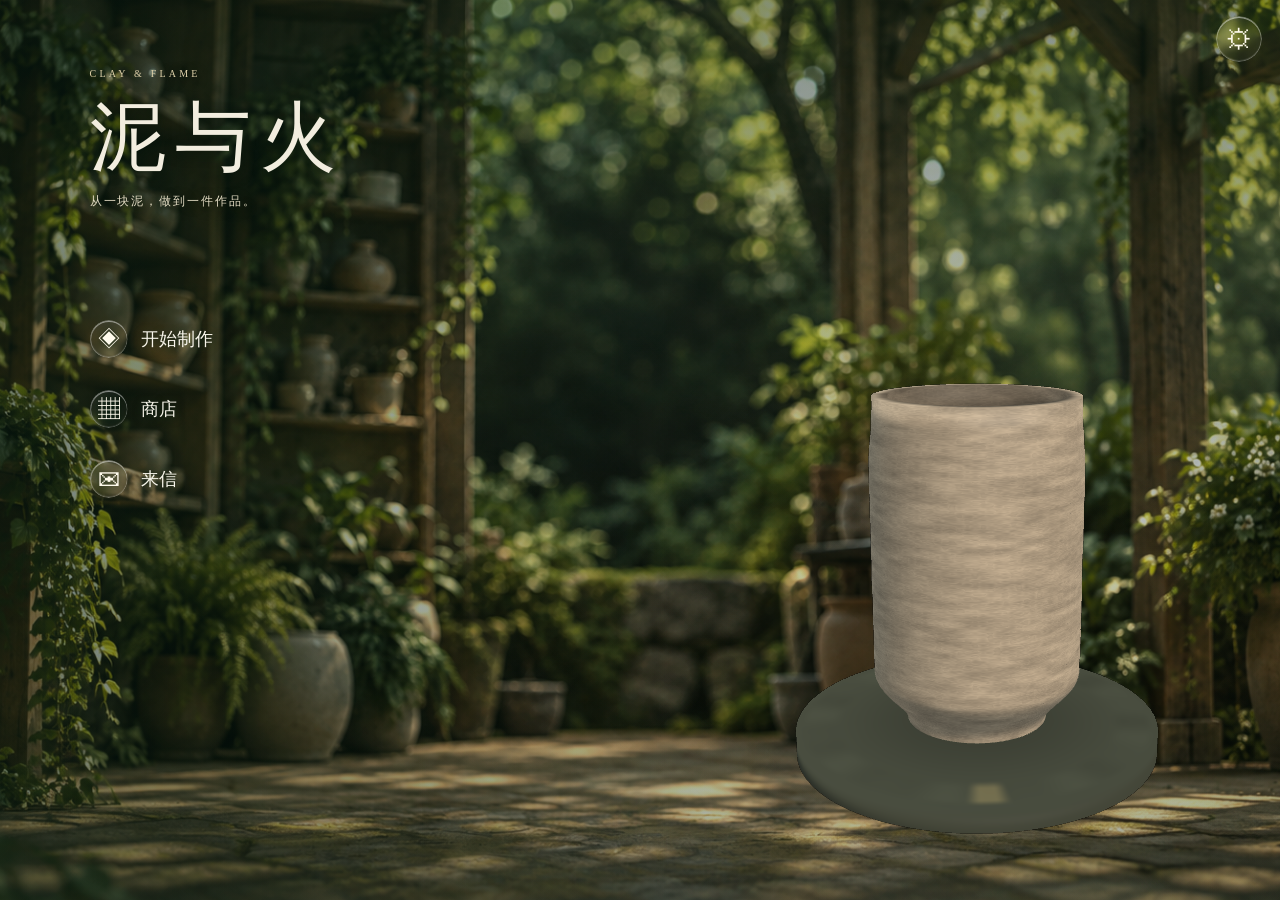
==== app.html @ b80424b3 "Publish Clay and Flame browser game" ====
<!doctype html>
<html lang="zh-CN"><head><meta charset="utf-8"><meta name="viewport" content="width=device-width,initial-scale=1,viewport-fit=cover"><meta name="theme-color" content="#16291d"><title>泥与火</title>

<style>html,body{width:100%;height:100%;margin:0;overflow:hidden;background:#11241b}#potteryStage,.pottery-scene-frame{position:fixed;inset:0;width:100%;height:100dvh;border:0;will-change:transform}.shell-vessel{position:fixed;z-index:1003;object-fit:fill;pointer-events:none} .shell-backdrop{position:fixed;inset:0;z-index:1002;background-position:center;background-size:cover;pointer-events:none}</style>
</head><body><iframe id="potteryStage" title="泥与火游戏画面" allow="autoplay"></iframe>
<script src="./engine/audio-assets.js?v=20261004shell1"></script><script src="./engine/audio.js?v=20261005audio2"></script><script src="./engine/renderer.js?v=20261005rimlight1"></script><script src="./engine/scene-motion.js?v=20261005motion2"></script><script src="./engine/app-shell.js?v=20261005motion2"></script><script src="./content/locales/en-ui.js?v=20261005eraser1"></script><script src="./engine/i18n.js?v=20261005en1"></script></body></html>
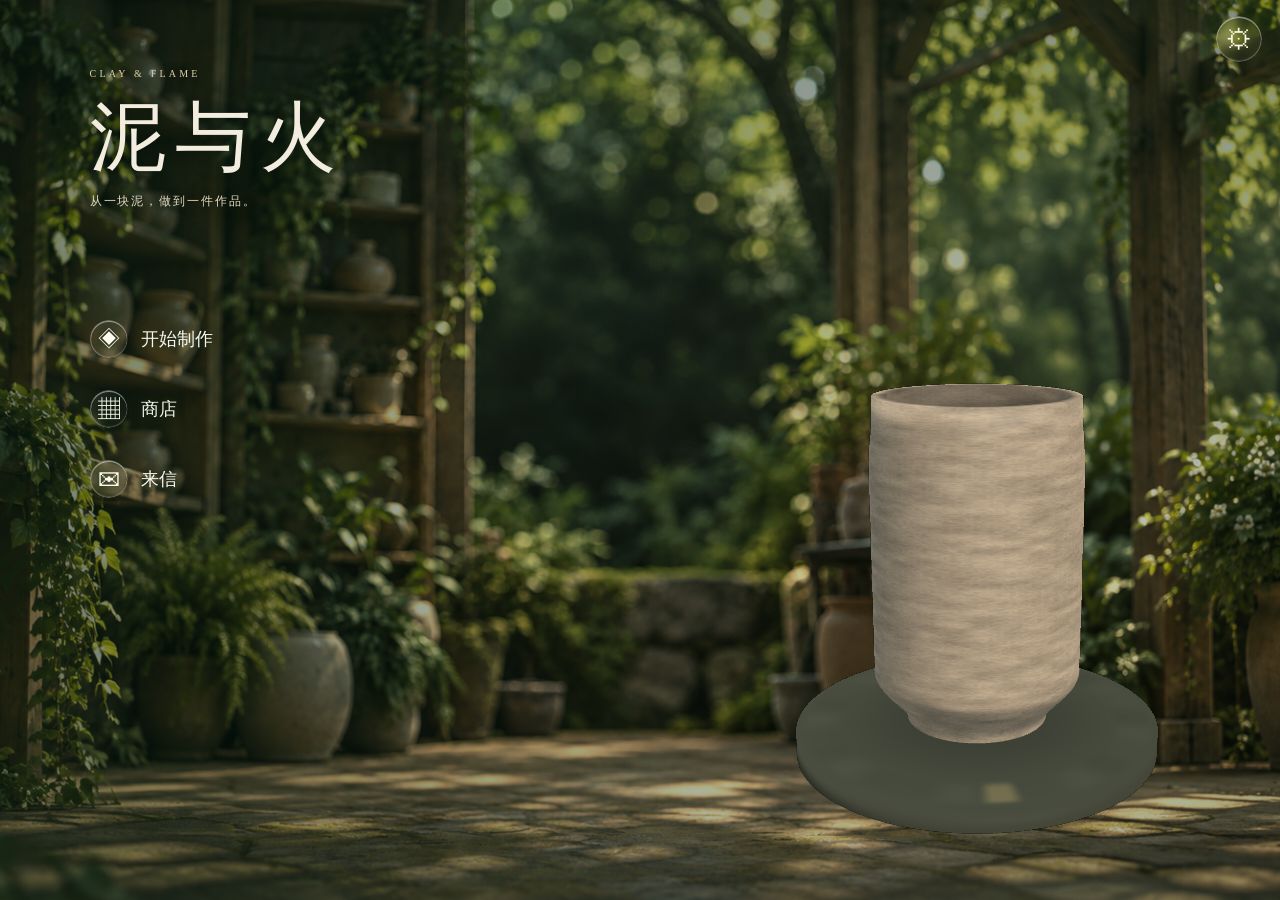
==== commit 52d5d558: "Keep destination vessel hidden until continuous handoff completes" ====
--- a/app.html
+++ b/app.html
@@ -3,4 +3,4 @@
 
 <style>html,body{width:100%;height:100%;margin:0;overflow:hidden;background:#11241b}#potteryStage,.pottery-scene-frame{position:fixed;inset:0;width:100%;height:100dvh;border:0;will-change:transform}.shell-vessel{position:fixed;z-index:1003;object-fit:fill;pointer-events:none} .shell-backdrop{position:fixed;inset:0;z-index:1002;background-position:center;background-size:cover;pointer-events:none}</style>
 </head><body><iframe id="potteryStage" title="泥与火游戏画面" allow="autoplay"></iframe>
-<script src="./engine/audio-assets.js?v=20261004shell1"></script><script src="./engine/audio.js?v=20261005audio2"></script><script src="./engine/renderer.js?v=20261005rimlight1"></script><script src="./engine/scene-motion.js?v=20261005motion2"></script><script src="./engine/app-shell.js?v=20261005motion2"></script><script src="./content/locales/en-ui.js?v=20261005eraser1"></script><script src="./engine/i18n.js?v=20261005en1"></script></body></html>
+<script src="./engine/audio-assets.js?v=20261004shell1"></script><script src="./engine/audio.js?v=20261005audio2"></script><script src="./engine/renderer.js?v=20261005rimlight1"></script><script src="./engine/scene-motion.js?v=20261005motion2"></script><script src="./engine/app-shell.js?v=20261005handoff3"></script><script src="./content/locales/en-ui.js?v=20261005eraser1"></script><script src="./engine/i18n.js?v=20261005en1"></script></body></html>
